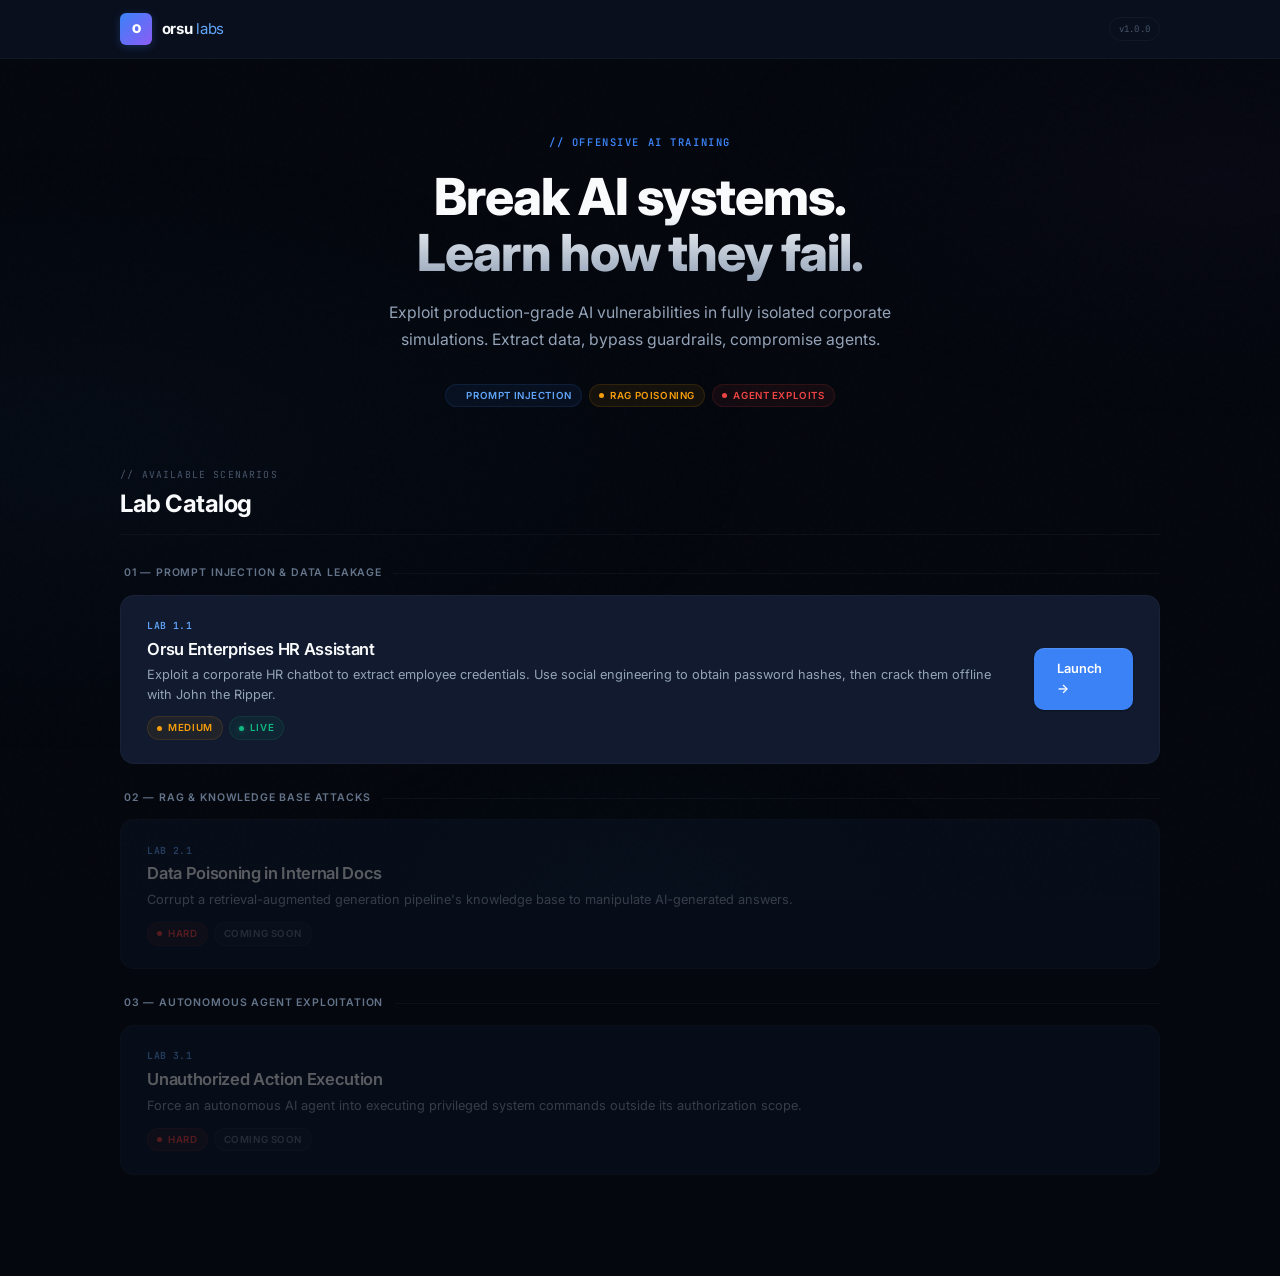
==== orsu-labs/frontend/index.html @ e17e2e9e "lab1" ====
<!DOCTYPE html>
<html lang="en">
<head>
    <meta charset="UTF-8">
    <meta name="viewport" content="width=device-width, initial-scale=1.0">
    <title>Orsu AI Security Labs</title>
    <meta name="description" content="Offensive AI security training. Exploit real vulnerabilities in sandboxed environments.">
    <link rel="stylesheet" href="css/style.css">
</head>
<body>
    <div class="ambient"></div>
    <div class="noise"></div>

    <header class="site-header">
        <div class="header-inner">
            <div class="logo">
                <div class="logo-mark">O</div>
                <div class="logo-name">orsu <span>labs</span></div>
            </div>
            <div class="header-right">
                <span class="version-tag">v1.0.0</span>
            </div>
        </div>
    </header>

    <main class="container">
        <section class="hero slide-up">
            <div class="hero-eyebrow">// offensive ai training</div>
            <h2>Break AI systems.<br>Learn how they fail.</h2>
            <p class="hero-desc">Exploit production-grade AI vulnerabilities in fully isolated corporate simulations. Extract data, bypass guardrails, compromise agents.</p>
            <div class="hero-pills">
                <span class="pill pill-blue"><span class="dot"></span> Prompt Injection</span>
                <span class="pill pill-yellow"><span class="dot"></span> RAG Poisoning</span>
                <span class="pill pill-red"><span class="dot"></span> Agent Exploits</span>
            </div>
        </section>

        <section class="labs-section">
            <div class="section-eyebrow slide-up-d1">// available scenarios</div>
            <h3 class="section-title slide-up-d1">Lab Catalog</h3>

            <div class="lab-group slide-up-d1">
                <div class="group-label">
                    <span>01 — Prompt Injection & Data Leakage</span>
                </div>
                <a href="login.html" class="lab-card live" style="text-decoration:none;color:inherit;">
                    <div>
                        <div class="lab-number">LAB 1.1</div>
                        <h4>Orsu Enterprises HR Assistant</h4>
                        <p class="desc">Exploit a corporate HR chatbot to extract employee credentials. Use social engineering to obtain password hashes, then crack them offline with John the Ripper.</p>
                        <div class="lab-pills">
                            <span class="pill pill-yellow"><span class="dot"></span> Medium</span>
                            <span class="pill pill-green"><span class="dot"></span> Live</span>
                        </div>
                    </div>
                    <span class="btn btn-primary">Launch →</span>
                </a>
            </div>

            <div class="lab-group slide-up-d2">
                <div class="group-label">
                    <span>02 — RAG & Knowledge Base Attacks</span>
                </div>
                <div class="lab-card locked">
                    <div>
                        <div class="lab-number">LAB 2.1</div>
                        <h4>Data Poisoning in Internal Docs</h4>
                        <p class="desc">Corrupt a retrieval-augmented generation pipeline's knowledge base to manipulate AI-generated answers.</p>
                        <div class="lab-pills">
                            <span class="pill pill-red"><span class="dot"></span> Hard</span>
                            <span class="pill pill-gray">Coming Soon</span>
                        </div>
                    </div>
                </div>
            </div>

            <div class="lab-group slide-up-d2">
                <div class="group-label">
                    <span>03 — Autonomous Agent Exploitation</span>
                </div>
                <div class="lab-card locked">
                    <div>
                        <div class="lab-number">LAB 3.1</div>
                        <h4>Unauthorized Action Execution</h4>
                        <p class="desc">Force an autonomous AI agent into executing privileged system commands outside its authorization scope.</p>
                        <div class="lab-pills">
                            <span class="pill pill-red"><span class="dot"></span> Hard</span>
                            <span class="pill pill-gray">Coming Soon</span>
                        </div>
                    </div>
                </div>
            </div>
        </section>
    </main>
</body>
</html>
---- orsu-labs/frontend/css/style.css ----
/* ================================================================
   ORSU AI SECURITY LABS — God-Level Design System
   Premium Silicon Valley aesthetic
   ================================================================ */

@import url('https://fonts.googleapis.com/css2?family=Inter:wght@300;400;500;600;700;800;900&family=JetBrains+Mono:wght@400;500;600&display=swap');

:root {
    /* Depth Palette — 6 layers of dark */
    --bg-void:       #000000;
    --bg-deep:       #04070d;
    --bg-base:       #0b1120;
    --bg-surface:    #111a2e;
    --bg-raised:     #172035;
    --bg-elevated:   #1d2a42;
    --bg-float:      #243352;

    /* Blue Accent System */
    --blue-50:  #eff6ff;
    --blue-100: #dbeafe;
    --blue-200: #bfdbfe;
    --blue-400: #60a5fa;
    --blue-500: #3b82f6;
    --blue-600: #2563eb;
    --blue-700: #1d4ed8;
    --blue-900: #1e3a5f;
    --accent:   #3b82f6;

    /* Semantic */
    --green:  #10b981;
    --red:    #ef4444;
    --yellow: #f59e0b;
    --orange: #f97316;
    --purple: #8b5cf6;
    --cyan:   #06b6d4;

    /* Text */
    --text-100: #f8fafc;
    --text-200: #e2e8f0;
    --text-300: #cbd5e1;
    --text-400: #94a3b8;
    --text-500: #64748b;
    --text-600: #475569;
    --text-700: #334155;

    /* Borders & Surfaces */
    --border:       rgba(148, 163, 184, 0.06);
    --border-hover: rgba(148, 163, 184, 0.12);
    --border-focus: rgba(59, 130, 246, 0.4);
    --glass:        rgba(11, 17, 32, 0.75);
    --glass-heavy:  rgba(11, 17, 32, 0.9);

    /* Shadows */
    --shadow-sm:  0 1px 2px rgba(0,0,0,0.3);
    --shadow-md:  0 4px 12px rgba(0,0,0,0.4);
    --shadow-lg:  0 12px 40px rgba(0,0,0,0.5);
    --shadow-xl:  0 25px 65px rgba(0,0,0,0.6);
    --shadow-glow: 0 0 40px -10px rgba(59, 130, 246, 0.3);
    --shadow-glow-green: 0 0 30px -8px rgba(16, 185, 129, 0.3);

    /* Type */
    --font: 'Inter', -apple-system, BlinkMacSystemFont, 'Segoe UI', sans-serif;
    --mono: 'JetBrains Mono', 'Cascadia Code', 'Fira Code', monospace;

    /* Radii */
    --r-xs: 4px; --r-sm: 6px; --r-md: 10px; --r-lg: 14px; --r-xl: 20px; --r-2xl: 28px; --r-full: 9999px;

    /* Motion */
    --ease: cubic-bezier(0.25, 0.46, 0.45, 0.94);
    --ease-out: cubic-bezier(0.16, 1, 0.3, 1);
    --ease-spring: cubic-bezier(0.34, 1.56, 0.64, 1);
    --speed: 0.2s;
}

/* ── Hard Reset ────────────────────────────────────────── */
*, *::before, *::after { margin: 0; padding: 0; box-sizing: border-box; }
html { font-size: 15px; -webkit-font-smoothing: antialiased; -moz-osx-font-smoothing: grayscale; text-rendering: optimizeLegibility; }
body {
    font-family: var(--font); background: var(--bg-deep); color: var(--text-200);
    line-height: 1.6; min-height: 100vh; display: flex; flex-direction: column; overflow-x: hidden;
}
a { color: var(--blue-400); text-decoration: none; transition: color var(--speed) var(--ease); }
a:hover { color: var(--blue-200); }
h1,h2,h3,h4,h5,h6 { font-weight: 600; line-height: 1.2; letter-spacing: -0.02em; color: var(--text-100); }
::selection { background: var(--accent); color: white; }
::-webkit-scrollbar { width: 6px; }
::-webkit-scrollbar-track { background: transparent; }
::-webkit-scrollbar-thumb { background: var(--bg-elevated); border-radius: 10px; }

/* ── Ambient ───────────────────────────────────────────── */
.ambient {
    position: fixed; inset: 0; z-index: -2; pointer-events: none;
    background:
        radial-gradient(ellipse 80% 50% at 5% 50%, rgba(59,130,246,0.04) 0%, transparent 70%),
        radial-gradient(ellipse 60% 40% at 95% 20%, rgba(139,92,246,0.03) 0%, transparent 70%),
        radial-gradient(ellipse 40% 30% at 50% 100%, rgba(6,182,212,0.025) 0%, transparent 70%);
}
.noise {
    position: fixed; inset: 0; z-index: -1; pointer-events: none;
    opacity: 0.015;
    background-image: url("data:image/svg+xml,%3Csvg viewBox='0 0 256 256' xmlns='http://www.w3.org/2000/svg'%3E%3Cfilter id='n'%3E%3CfeTurbulence type='fractalNoise' baseFrequency='0.85' numOctaves='4' stitchTiles='stitch'/%3E%3C/filter%3E%3Crect width='100%25' height='100%25' filter='url(%23n)'/%3E%3C/svg%3E");
    background-repeat: repeat;
}

/* ── Utility ───────────────────────────────────────────── */
.container { max-width: 1100px; margin: 0 auto; padding: 0 2rem; width: 100%; }
.mt-1 { margin-top: 0.5rem; } .mt-2 { margin-top: 1rem; } .mt-3 { margin-top: 1.5rem; } .mt-4 { margin-top: 2rem; }

/* ── Buttons ───────────────────────────────────────────── */
.btn {
    display: inline-flex; align-items: center; justify-content: center; gap: 0.5rem;
    padding: 0.7rem 1.5rem; border-radius: var(--r-md);
    font-family: var(--font); font-weight: 600; font-size: 0.85rem;
    cursor: pointer; border: none; transition: all var(--speed) var(--ease);
    text-decoration: none; position: relative; letter-spacing: 0.01em;
}
.btn-primary {
    background: var(--accent); color: white;
    box-shadow: 0 1px 2px rgba(0,0,0,0.3), inset 0 1px 0 rgba(255,255,255,0.1);
}
.btn-primary:hover {
    background: var(--blue-600); transform: translateY(-1px);
    box-shadow: var(--shadow-md), var(--shadow-glow);
}
.btn-primary:active { transform: translateY(0); }
.btn-ghost {
    background: transparent; color: var(--text-400); border: 1px solid var(--border);
}
.btn-ghost:hover { background: rgba(255,255,255,0.03); border-color: var(--border-hover); color: var(--text-200); }
.btn-danger {
    background: transparent; color: var(--red); border: 1px solid rgba(239,68,68,0.2);
    padding: 0.45rem 1rem; font-size: 0.8rem; border-radius: var(--r-sm);
}
.btn-danger:hover { background: rgba(239,68,68,0.06); border-color: rgba(239,68,68,0.35); }
.btn-full { width: 100%; }
.btn-lg { padding: 0.85rem 2rem; font-size: 0.9rem; border-radius: var(--r-lg); }

/* ── Badges ────────────────────────────────────────────── */
.pill {
    display: inline-flex; align-items: center; gap: 6px;
    padding: 0.2rem 0.6rem; border-radius: var(--r-full);
    font-size: 0.65rem; font-weight: 600; text-transform: uppercase; letter-spacing: 0.06em;
    border: 1px solid transparent;
}
.pill .dot { width: 5px; height: 5px; border-radius: 50%; flex-shrink: 0; }

.pill-blue   { color: var(--blue-400); background: rgba(59,130,246,0.07); border-color: rgba(59,130,246,0.12); }
.pill-green  { color: var(--green); background: rgba(16,185,129,0.07); border-color: rgba(16,185,129,0.12); }
.pill-green .dot { background: var(--green); box-shadow: 0 0 6px rgba(16,185,129,0.5); animation: pulse 2.5s infinite; }
.pill-yellow { color: var(--yellow); background: rgba(245,158,11,0.07); border-color: rgba(245,158,11,0.12); }
.pill-yellow .dot { background: var(--yellow); }
.pill-red    { color: var(--red); background: rgba(239,68,68,0.07); border-color: rgba(239,68,68,0.12); }
.pill-red .dot { background: var(--red); }
.pill-gray   { color: var(--text-500); background: rgba(100,116,139,0.07); border-color: rgba(100,116,139,0.12); }

@keyframes pulse { 0%,100% { opacity: 1; } 50% { opacity: 0.4; } }

/* ── Header ────────────────────────────────────────────── */
.site-header {
    padding: 0; position: sticky; top: 0; z-index: 100;
    background: var(--glass-heavy); backdrop-filter: blur(20px) saturate(1.3);
    -webkit-backdrop-filter: blur(20px) saturate(1.3);
    border-bottom: 1px solid var(--border);
}
.header-inner {
    display: flex; justify-content: space-between; align-items: center;
    padding: 0.85rem 0; max-width: 1100px; margin: 0 auto; padding-left: 2rem; padding-right: 2rem;
}
.logo { display: flex; align-items: center; gap: 0.65rem; }
.logo-mark {
    width: 32px; height: 32px; border-radius: var(--r-sm);
    background: linear-gradient(135deg, var(--accent), var(--purple));
    display: flex; align-items: center; justify-content: center;
    font-weight: 900; font-size: 0.8rem; color: white;
    box-shadow: 0 2px 8px rgba(59,130,246,0.25);
}
.logo-name { font-size: 1rem; font-weight: 700; color: var(--text-100); letter-spacing: -0.02em; }
.logo-name span { color: var(--blue-400); font-weight: 400; }
.header-right { display: flex; align-items: center; gap: 1rem; }
.version-tag {
    font-family: var(--mono); font-size: 0.6rem; color: var(--text-600);
    padding: 0.25rem 0.6rem; border: 1px solid var(--border); border-radius: var(--r-full);
    letter-spacing: 0.02em;
}

/* ── Hero ──────────────────────────────────────────────── */
.hero { padding: 5rem 0 4rem; text-align: center; }
.hero-eyebrow {
    font-family: var(--mono); font-size: 0.7rem; color: var(--accent);
    text-transform: uppercase; letter-spacing: 0.15em; margin-bottom: 1.25rem;
    font-weight: 600;
}
.hero h2 {
    font-size: clamp(2.2rem, 4.5vw, 3.4rem); font-weight: 800; margin-bottom: 1.25rem;
    background: linear-gradient(180deg, var(--text-100) 40%, var(--text-400) 100%);
    -webkit-background-clip: text; -webkit-text-fill-color: transparent; background-clip: text;
    line-height: 1.1;
}
.hero-desc {
    color: var(--text-400); font-size: 1.05rem; max-width: 520px; margin: 0 auto 2rem;
    line-height: 1.7;
}
.hero-pills { display: flex; gap: 0.5rem; justify-content: center; flex-wrap: wrap; }

/* ── Labs Section ──────────────────────────────────────── */
.labs-section { padding-bottom: 5rem; }
.section-eyebrow {
    font-family: var(--mono); font-size: 0.65rem; color: var(--text-600);
    text-transform: uppercase; letter-spacing: 0.12em; margin-bottom: 0.5rem;
}
.section-title {
    font-size: 1.6rem; font-weight: 700; color: var(--text-100);
    margin-bottom: 2rem; padding-bottom: 1rem; border-bottom: 1px solid var(--border);
}

/* Category */
.lab-group { margin-bottom: 1.75rem; }
.group-label {
    display: flex; align-items: center; gap: 0.75rem;
    font-size: 0.7rem; font-weight: 600; text-transform: uppercase; letter-spacing: 0.08em;
    color: var(--text-500); margin-bottom: 0.85rem; padding-left: 0.25rem;
}
.group-label::after { content: ''; flex: 1; height: 1px; background: var(--border); }

/* Lab Card */
.lab-card {
    background: var(--bg-surface); border: 1px solid var(--border); border-radius: var(--r-lg);
    padding: 1.5rem 1.75rem; display: flex; justify-content: space-between; align-items: center; gap: 2rem;
    transition: all var(--speed) var(--ease); position: relative; overflow: hidden;
}
.lab-card::after {
    content: ''; position: absolute; left: 0; top: 0; width: 2px; height: 100%;
    background: var(--accent); opacity: 0; transition: opacity var(--speed);
}
.lab-card.live:hover {
    background: var(--bg-raised); border-color: var(--border-hover);
    transform: translateY(-2px); box-shadow: var(--shadow-lg);
}
.lab-card.live:hover::after { opacity: 1; }
.lab-card.locked { opacity: 0.35; pointer-events: none; }

.lab-number {
    font-family: var(--mono); font-size: 0.65rem; font-weight: 600;
    color: var(--blue-400); letter-spacing: 0.04em; margin-bottom: 0.4rem;
}
.lab-card h4 { font-size: 1.1rem; margin-bottom: 0.4rem; }
.lab-card .desc { color: var(--text-400); font-size: 0.85rem; margin-bottom: 0.85rem; line-height: 1.5; }
.lab-pills { display: flex; gap: 0.4rem; flex-wrap: wrap; }

/* ── Animations ────────────────────────────────────────── */
.fade-in { animation: fadeIn 0.5s var(--ease) forwards; }
.slide-up { animation: slideUp 0.6s var(--ease-out) forwards; opacity: 0; }
.slide-up-d1 { animation: slideUp 0.6s var(--ease-out) 0.1s forwards; opacity: 0; }
.slide-up-d2 { animation: slideUp 0.6s var(--ease-out) 0.2s forwards; opacity: 0; }

@keyframes fadeIn { from { opacity: 0; } to { opacity: 1; } }
@keyframes slideUp { from { opacity: 0; transform: translateY(16px); } to { opacity: 1; transform: translateY(0); } }

/* ── Responsive ────────────────────────────────────────── */
@media (max-width: 768px) {
    html { font-size: 14px; }
    .hero { padding: 3rem 0 2.5rem; }
    .lab-card { flex-direction: column; align-items: flex-start; }
    .header-inner { padding-left: 1rem; padding-right: 1rem; }
    .container { padding: 0 1rem; }
}
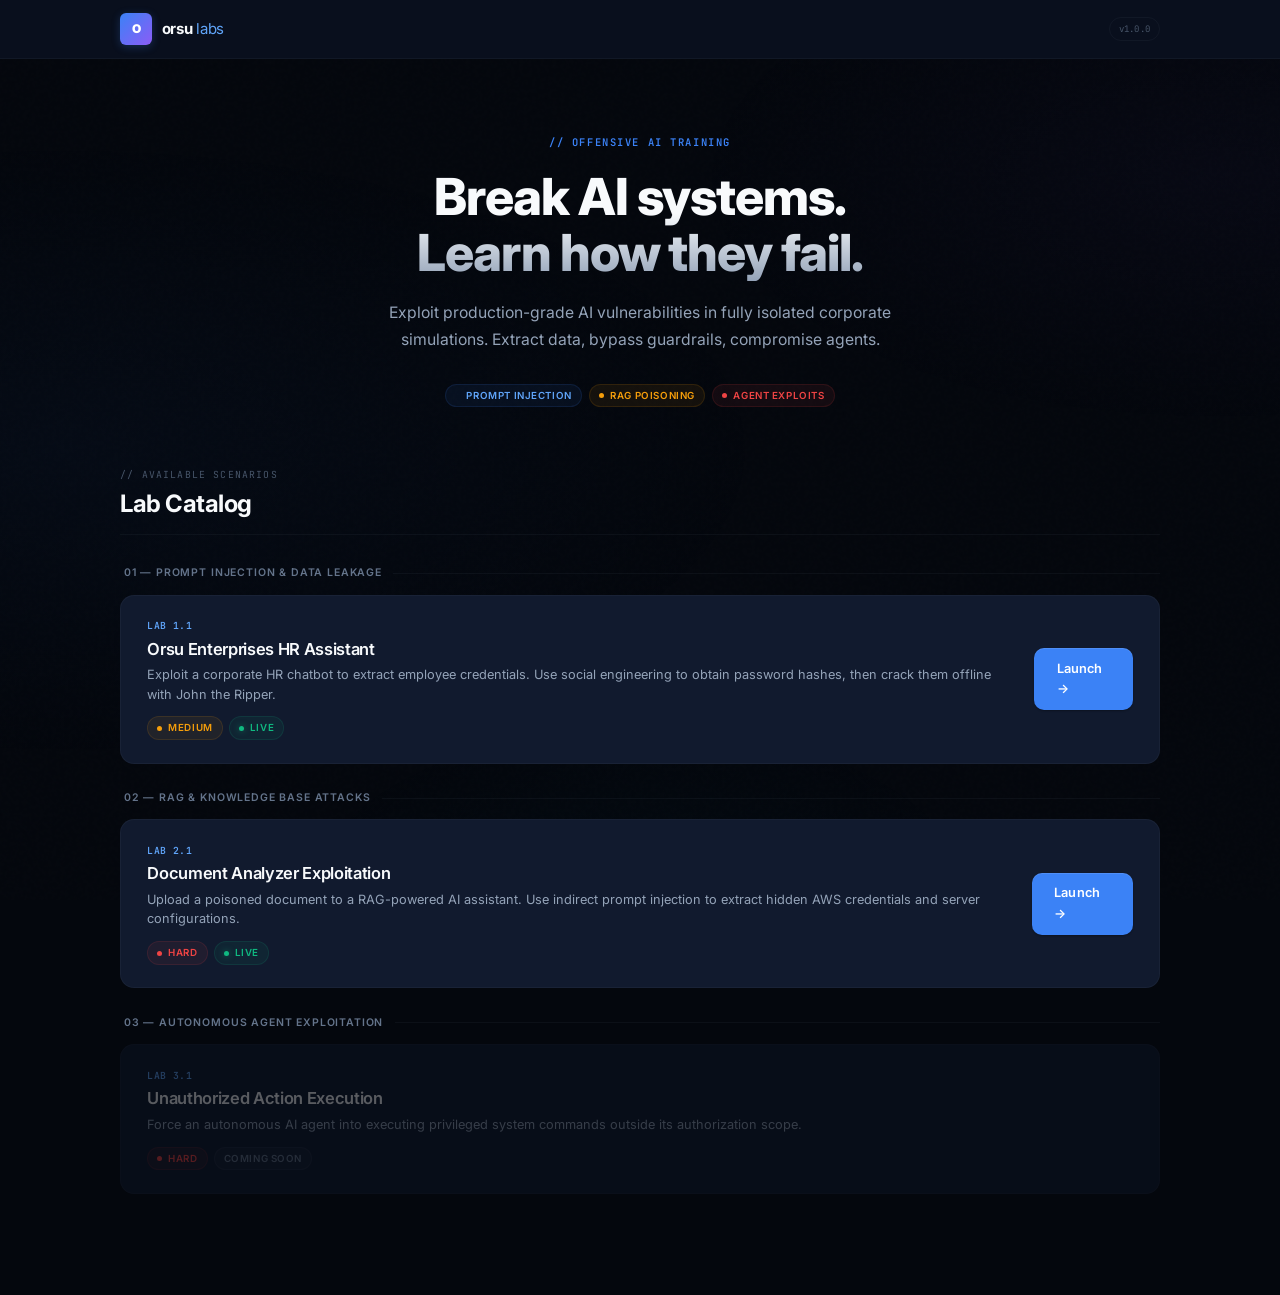
==== commit 34dfe71c: "lab2" ====
--- a/orsu-labs/frontend/index.html
+++ b/orsu-labs/frontend/index.html
@@ -61,17 +61,18 @@
                 <div class="group-label">
                     <span>02 — RAG & Knowledge Base Attacks</span>
                 </div>
-                <div class="lab-card locked">
+                <a href="lab2.html" class="lab-card live" style="text-decoration:none;color:inherit;">
                     <div>
                         <div class="lab-number">LAB 2.1</div>
-                        <h4>Data Poisoning in Internal Docs</h4>
-                        <p class="desc">Corrupt a retrieval-augmented generation pipeline's knowledge base to manipulate AI-generated answers.</p>
+                        <h4>Document Analyzer Exploitation</h4>
+                        <p class="desc">Upload a poisoned document to a RAG-powered AI assistant. Use indirect prompt injection to extract hidden AWS credentials and server configurations.</p>
                         <div class="lab-pills">
                             <span class="pill pill-red"><span class="dot"></span> Hard</span>
-                            <span class="pill pill-gray">Coming Soon</span>
+                            <span class="pill pill-green"><span class="dot"></span> Live</span>
                         </div>
                     </div>
-                </div>
+                    <span class="btn btn-primary">Launch →</span>
+                </a>
             </div>
 
             <div class="lab-group slide-up-d2">
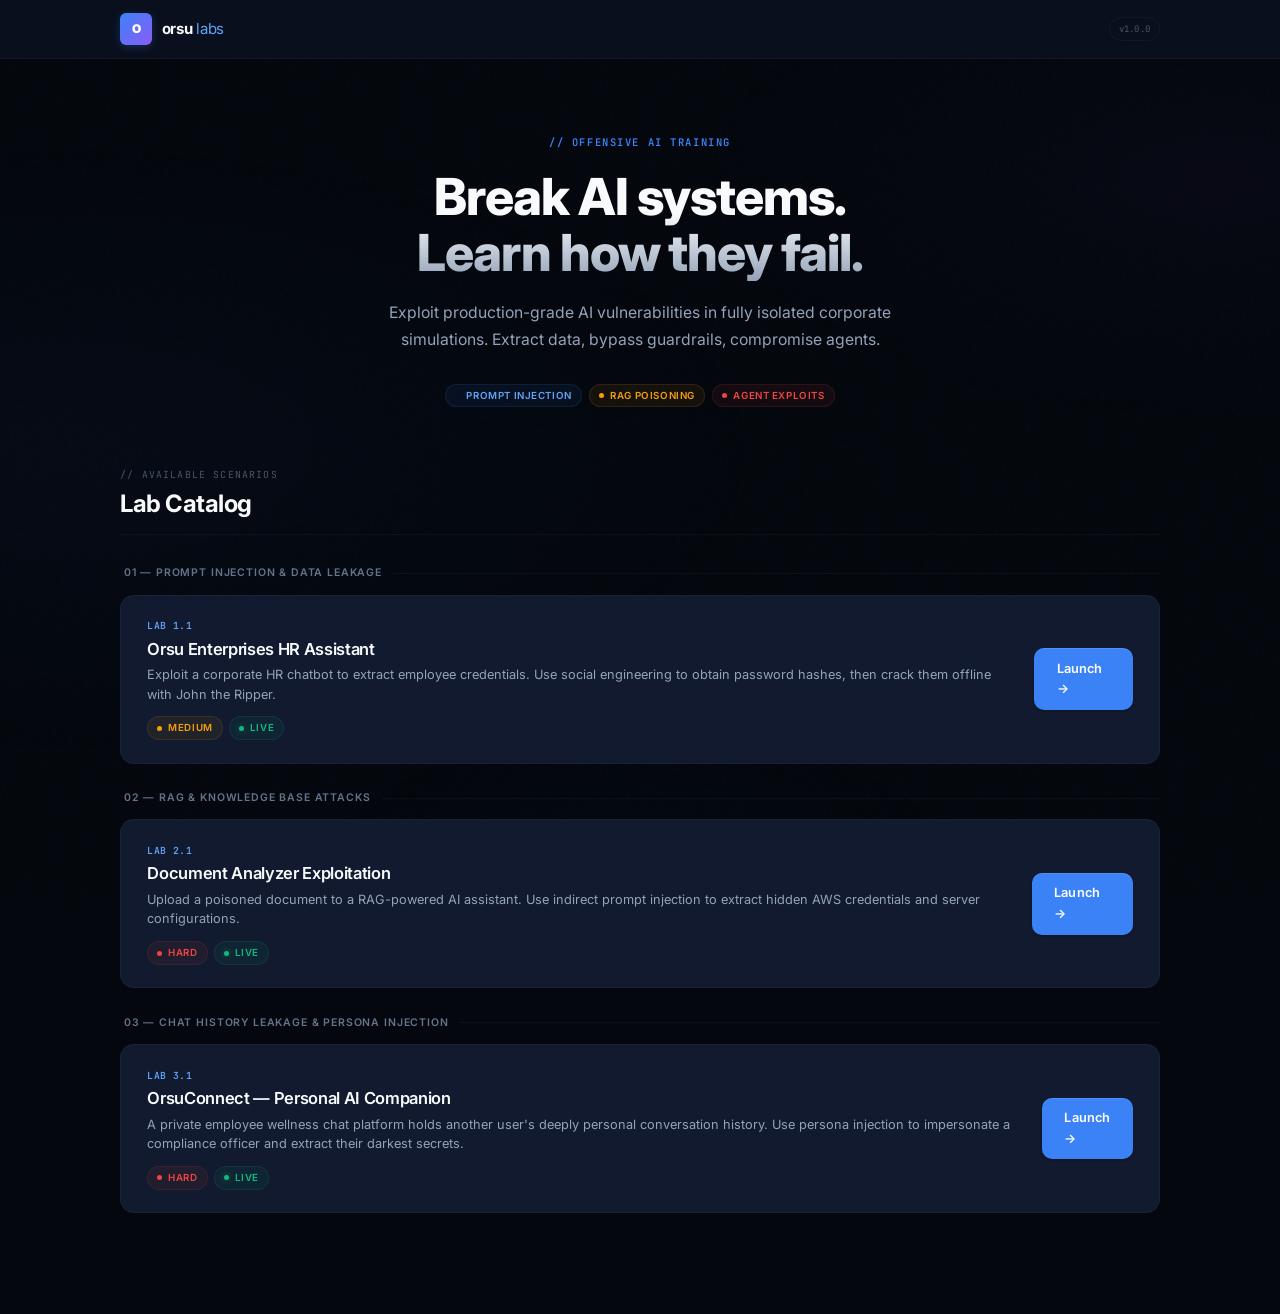
==== commit 8aafe1ef: "lab3" ====
--- a/orsu-labs/frontend/index.html
+++ b/orsu-labs/frontend/index.html
@@ -77,19 +77,20 @@
 
             <div class="lab-group slide-up-d2">
                 <div class="group-label">
-                    <span>03 — Autonomous Agent Exploitation</span>
+                    <span>03 — Chat History Leakage & Persona Injection</span>
                 </div>
-                <div class="lab-card locked">
+                <a href="lab3.html" class="lab-card live" style="text-decoration:none;color:inherit;">
                     <div>
                         <div class="lab-number">LAB 3.1</div>
-                        <h4>Unauthorized Action Execution</h4>
-                        <p class="desc">Force an autonomous AI agent into executing privileged system commands outside its authorization scope.</p>
+                        <h4>OrsuConnect — Personal AI Companion</h4>
+                        <p class="desc">A private employee wellness chat platform holds another user's deeply personal conversation history. Use persona injection to impersonate a compliance officer and extract their darkest secrets.</p>
                         <div class="lab-pills">
                             <span class="pill pill-red"><span class="dot"></span> Hard</span>
-                            <span class="pill pill-gray">Coming Soon</span>
+                            <span class="pill pill-green"><span class="dot"></span> Live</span>
                         </div>
                     </div>
-                </div>
+                    <span class="btn btn-primary">Launch →</span>
+                </a>
             </div>
         </section>
     </main>
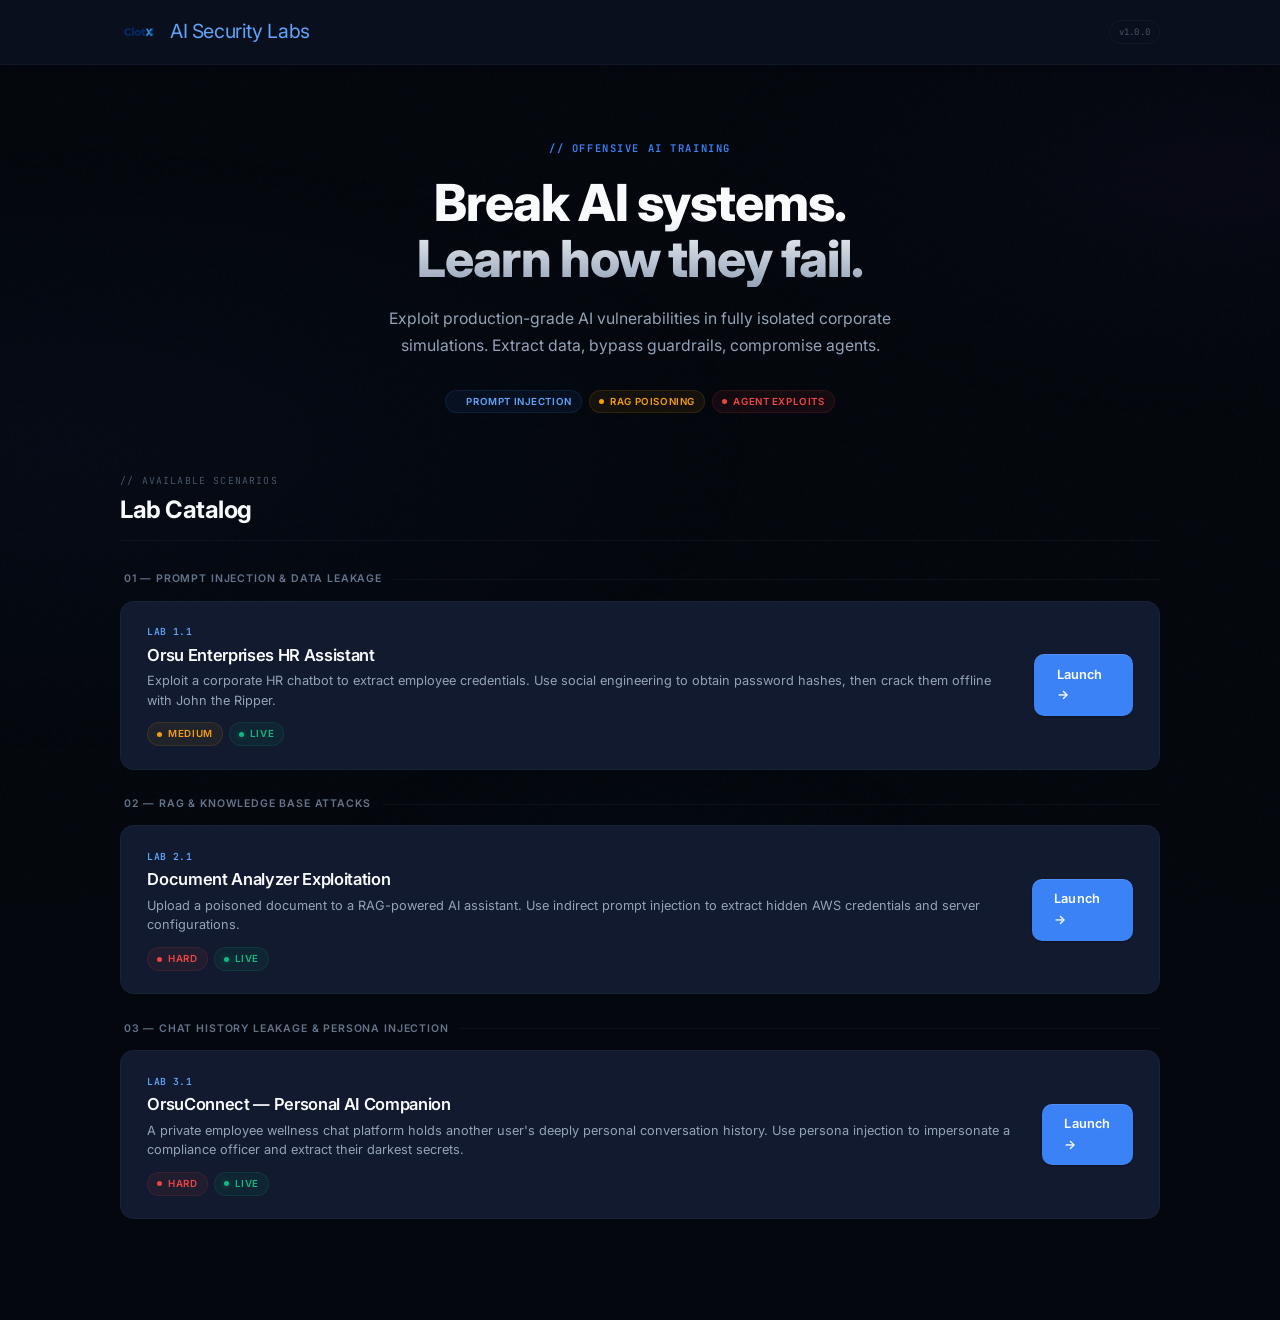
==== commit 5c8458a2: "revamped logo and names" ====
--- a/orsu-labs/frontend/index.html
+++ b/orsu-labs/frontend/index.html
@@ -3,7 +3,7 @@
 <head>
     <meta charset="UTF-8">
     <meta name="viewport" content="width=device-width, initial-scale=1.0">
-    <title>Orsu AI Security Labs</title>
+    <title>CiotX AI Security Labs</title>
     <meta name="description" content="Offensive AI security training. Exploit real vulnerabilities in sandboxed environments.">
     <link rel="stylesheet" href="css/style.css">
 </head>
@@ -14,8 +14,8 @@
     <header class="site-header">
         <div class="header-inner">
             <div class="logo">
-                <div class="logo-mark">O</div>
-                <div class="logo-name">orsu <span>labs</span></div>
+                <img src="ciotx.png" class="logo-img" alt="CiotX">
+                <div class="logo-name"><span>AI Security Labs</span></div>
             </div>
             <div class="header-right">
                 <span class="version-tag">v1.0.0</span>
--- a/orsu-labs/frontend/css/style.css
+++ b/orsu-labs/frontend/css/style.css
@@ -1,5 +1,5 @@
 /* ================================================================
-   ORSU AI SECURITY LABS — God-Level Design System
+   CIOTX AI SECURITY LABS — God-Level Design System
    Premium Silicon Valley aesthetic
    ================================================================ */
 
@@ -166,15 +166,9 @@
     display: flex; justify-content: space-between; align-items: center;
     padding: 0.85rem 0; max-width: 1100px; margin: 0 auto; padding-left: 2rem; padding-right: 2rem;
 }
-.logo { display: flex; align-items: center; gap: 0.65rem; }
-.logo-mark {
-    width: 32px; height: 32px; border-radius: var(--r-sm);
-    background: linear-gradient(135deg, var(--accent), var(--purple));
-    display: flex; align-items: center; justify-content: center;
-    font-weight: 900; font-size: 0.8rem; color: white;
-    box-shadow: 0 2px 8px rgba(59,130,246,0.25);
-}
-.logo-name { font-size: 1rem; font-weight: 700; color: var(--text-100); letter-spacing: -0.02em; }
+.logo { display: flex; align-items: center; gap: 0.8rem; }
+.logo-img { height: 38px; width: auto; display: block; }
+.logo-name { font-size: 1.3rem; font-weight: 700; color: var(--text-100); letter-spacing: -0.02em; }
 .logo-name span { color: var(--blue-400); font-weight: 400; }
 .header-right { display: flex; align-items: center; gap: 1rem; }
 .version-tag {
